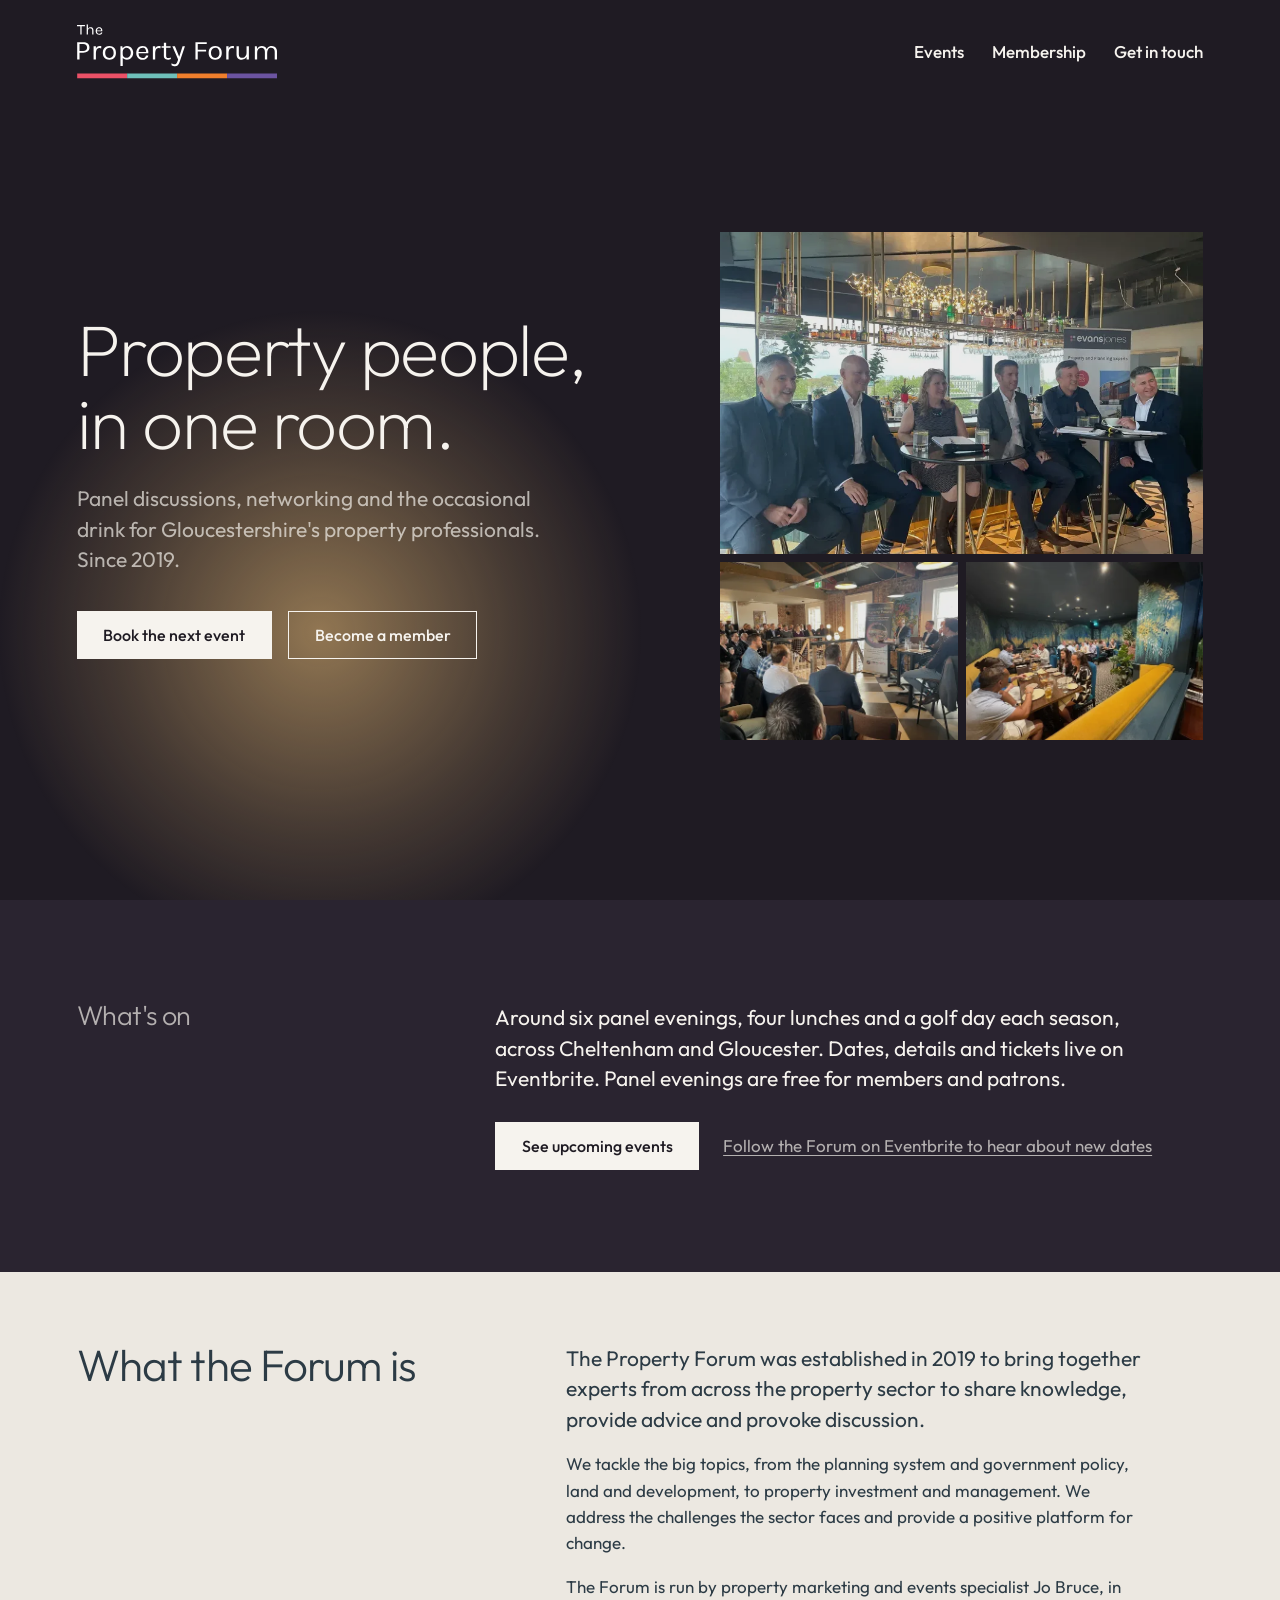
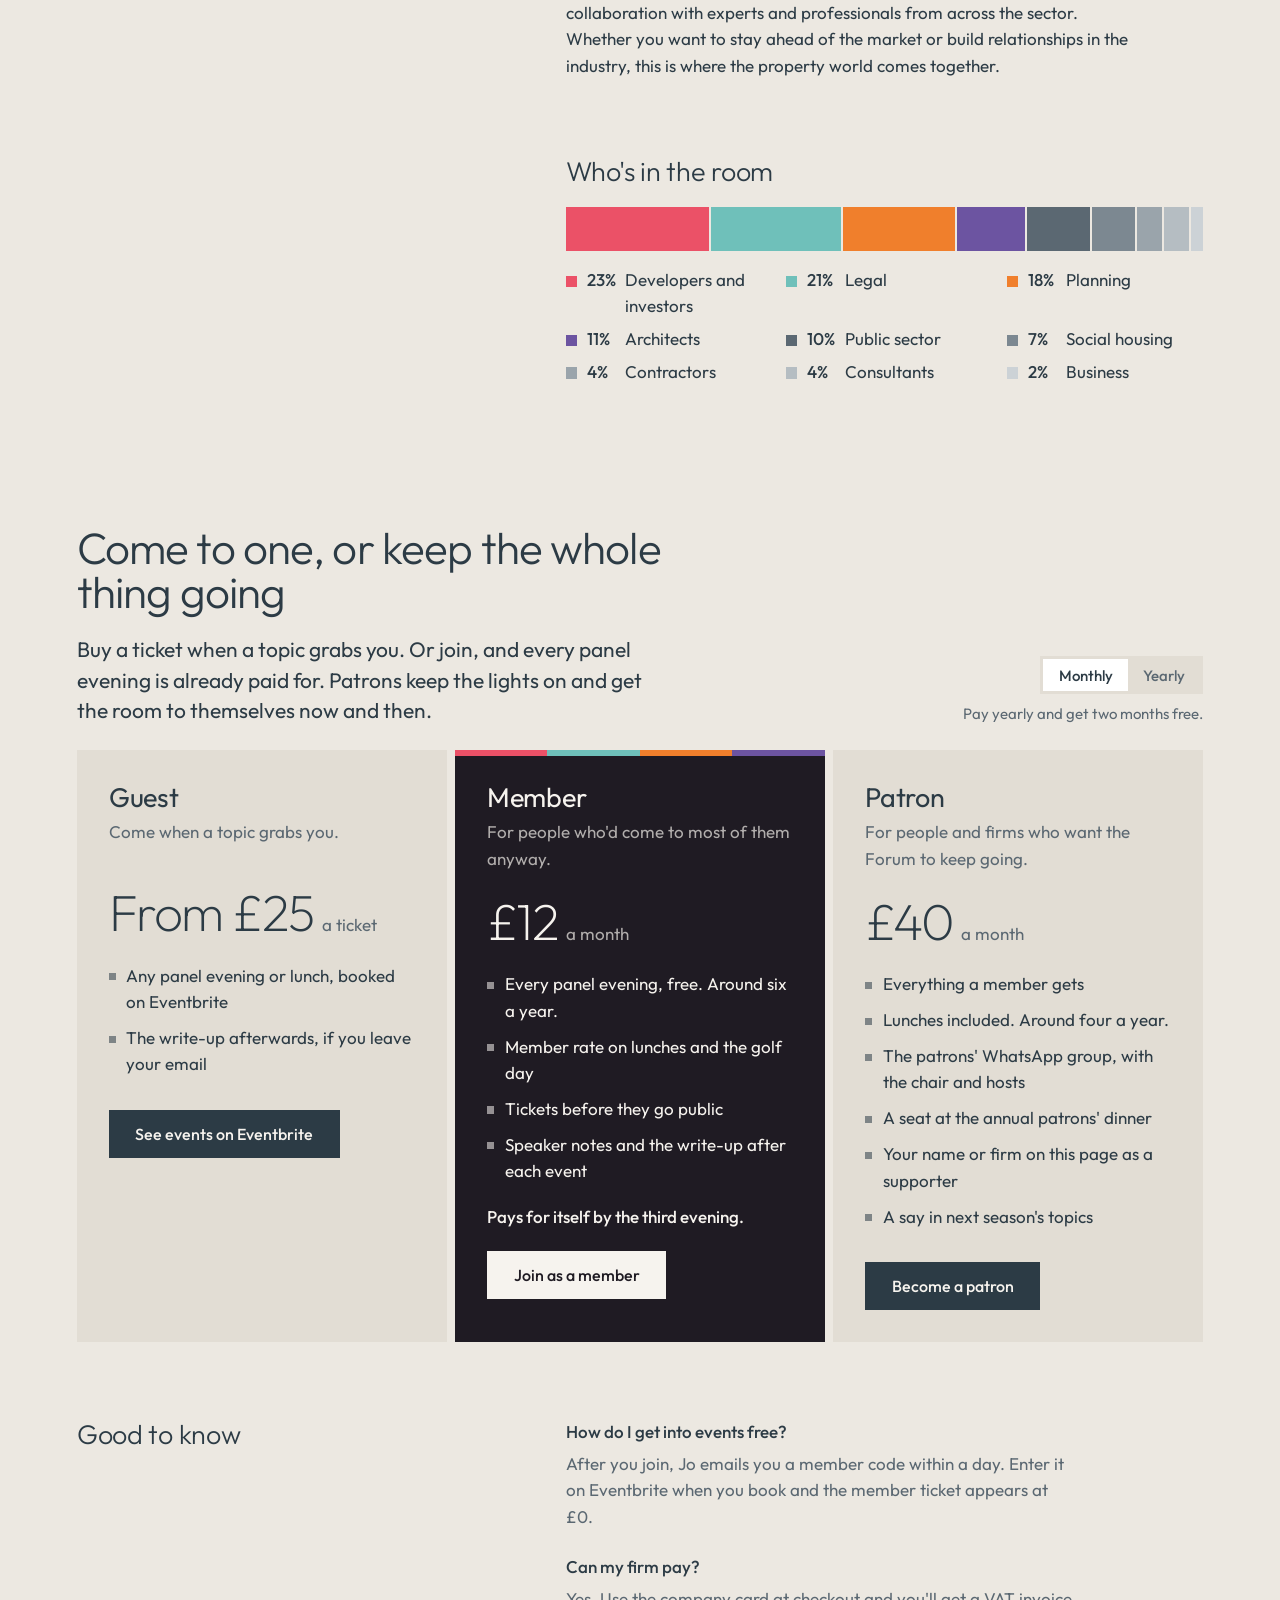
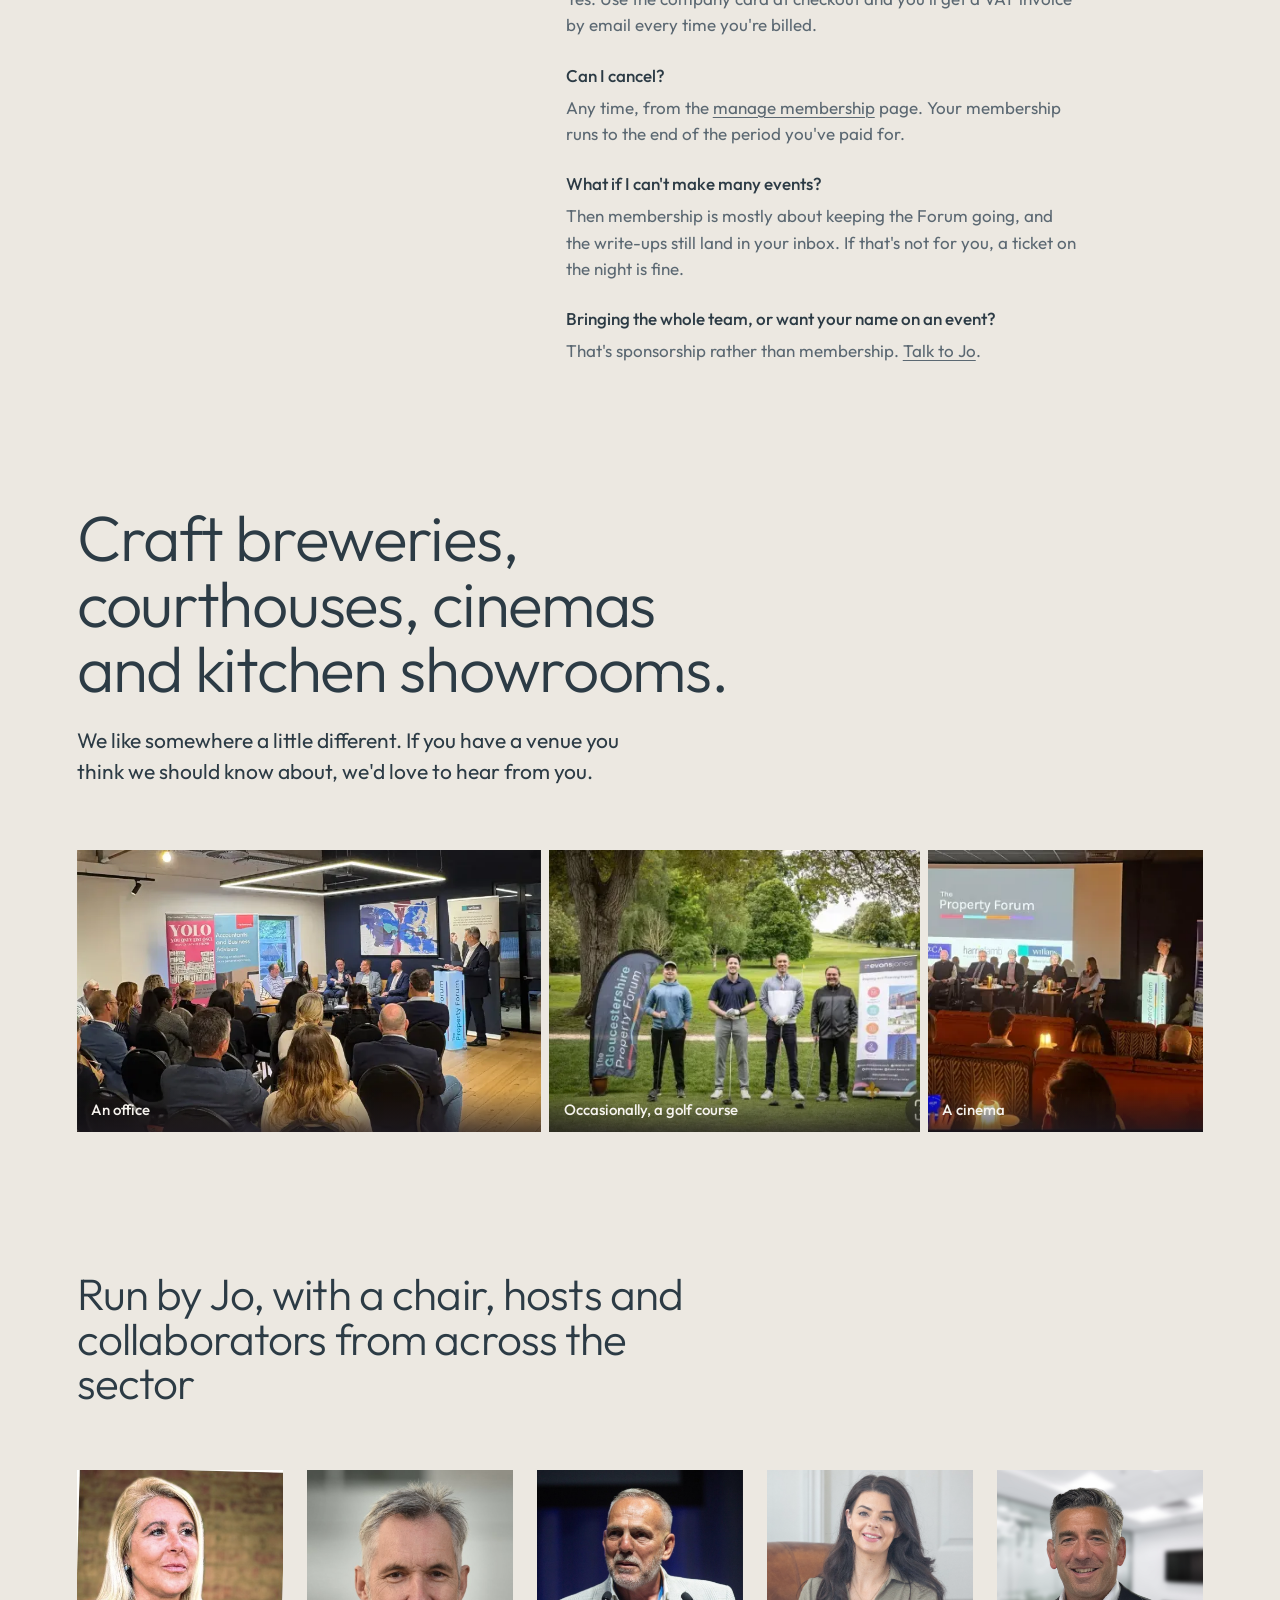
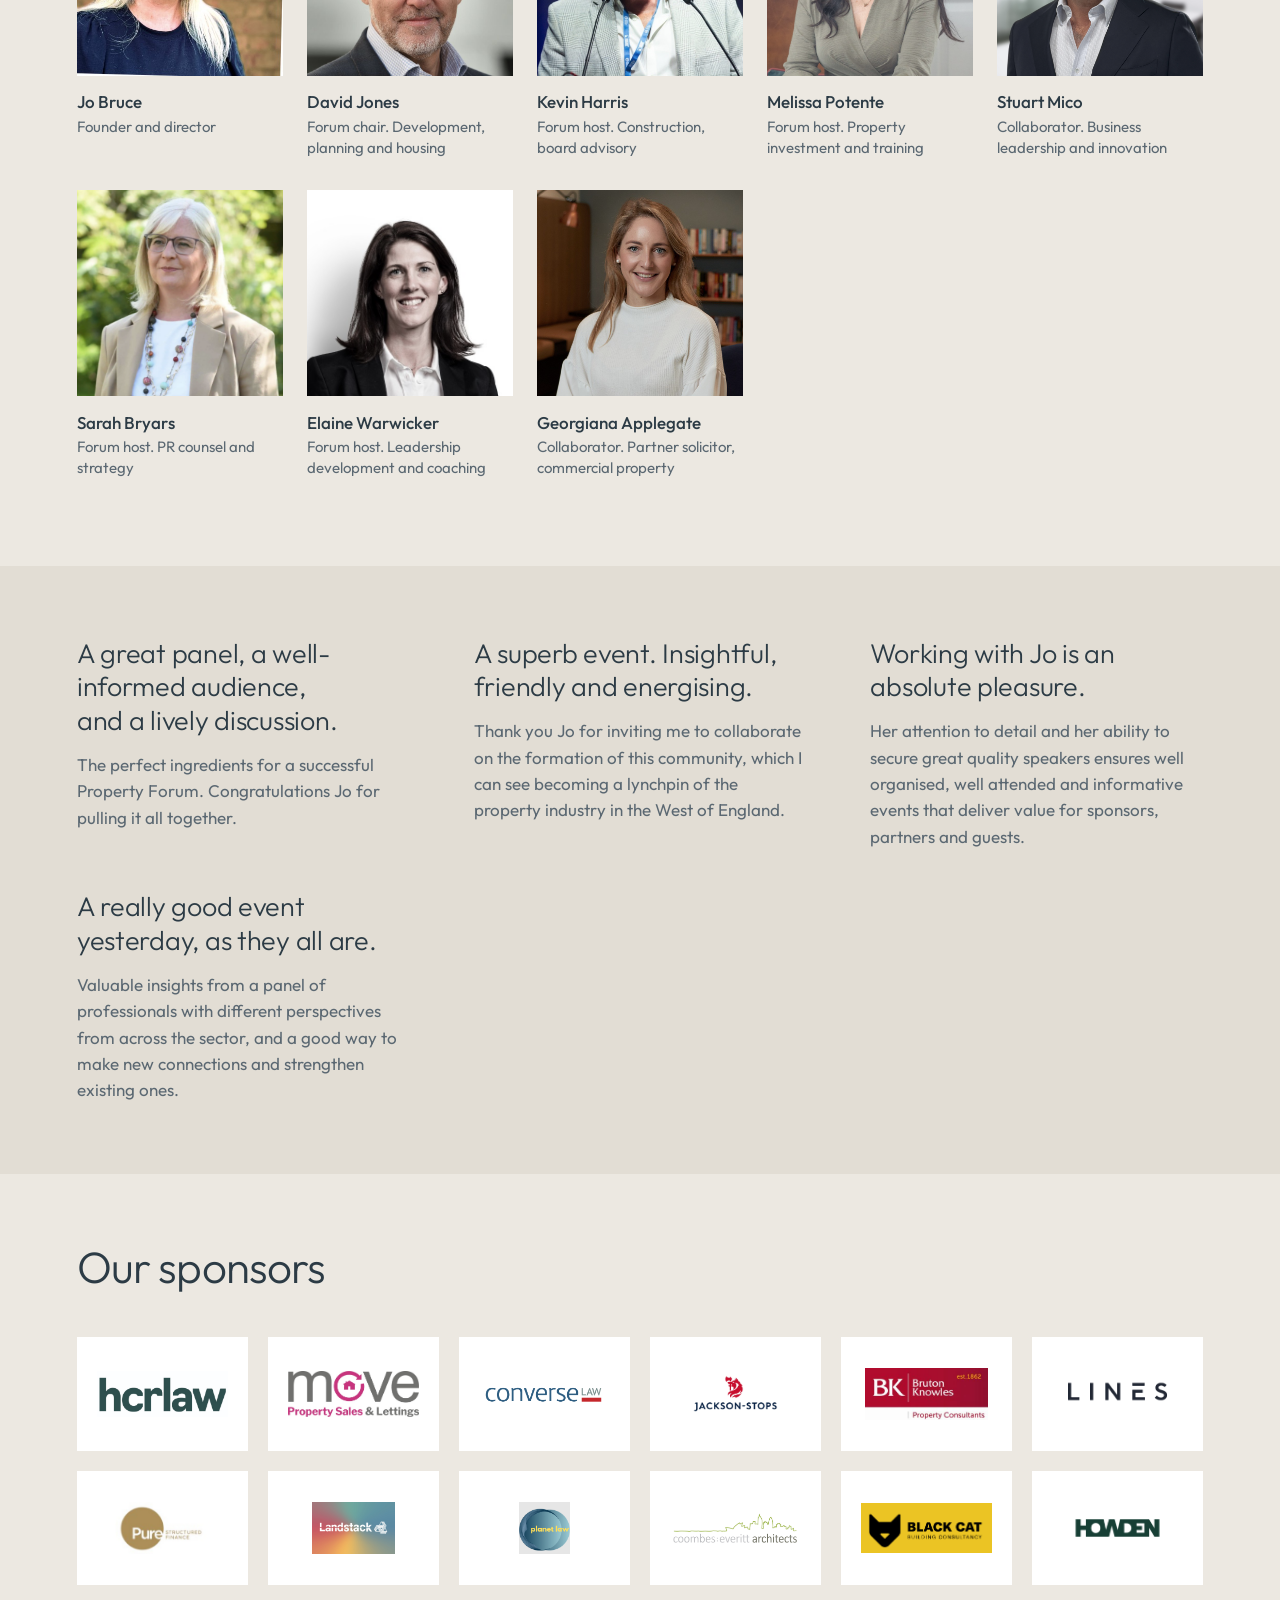
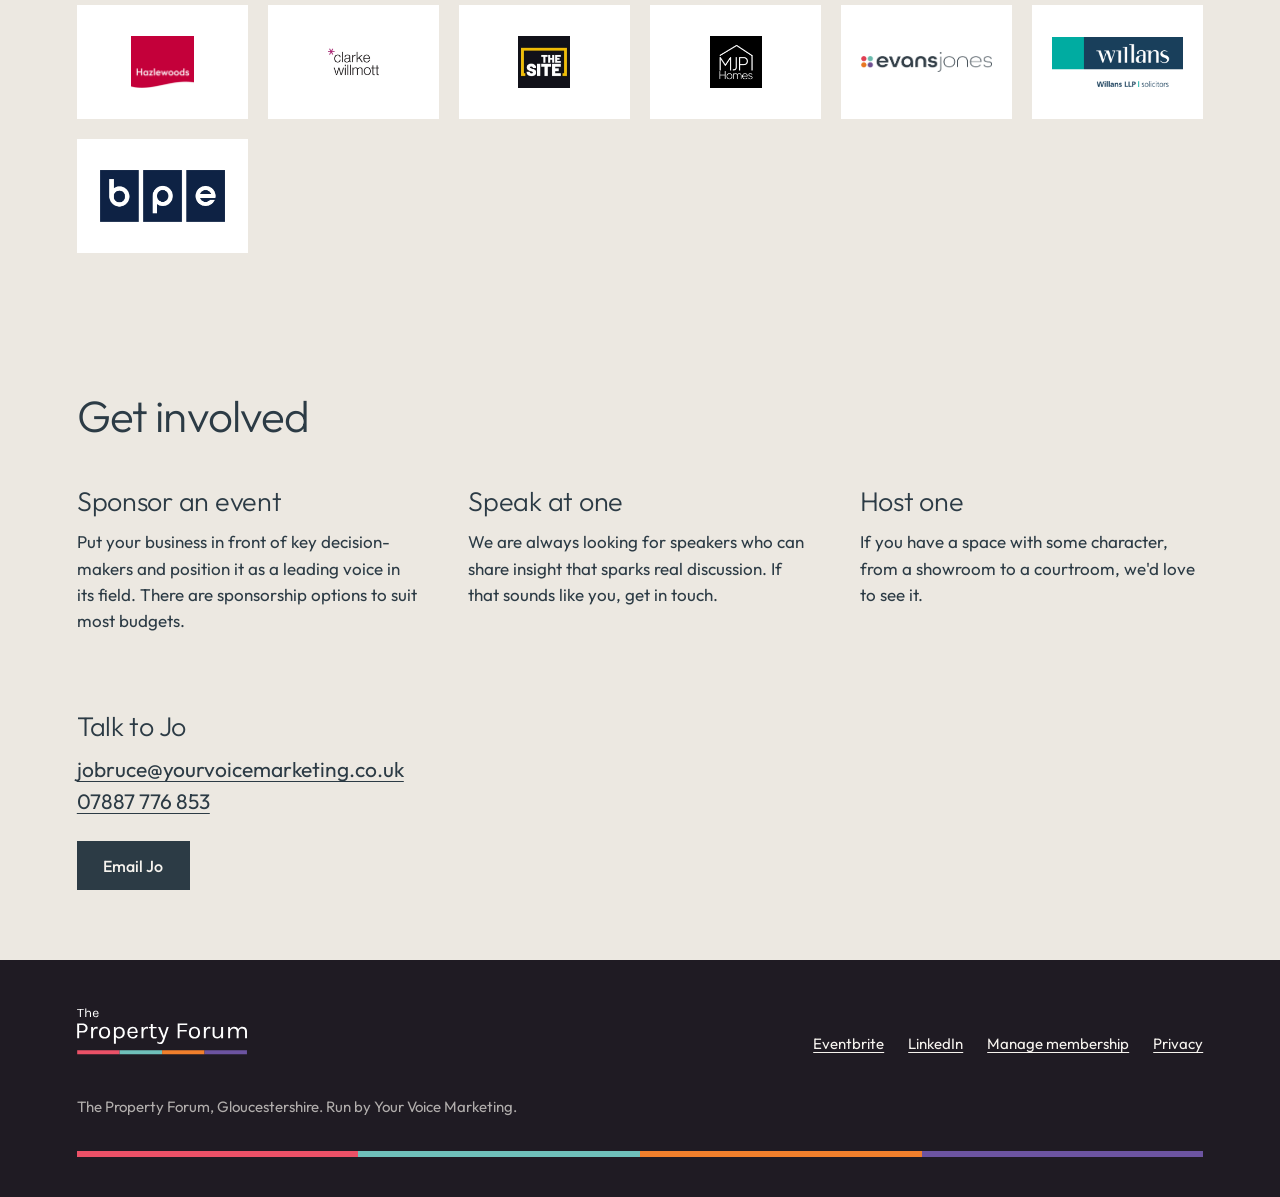
==== index.html @ 50f87bbf "The Property Forum: brochure site with membership Static site, no build step. Hero, what's-on band, " ====
<!doctype html>
<html lang="en-GB">
<head>
  <meta charset="utf-8">
  <meta name="viewport" content="width=device-width, initial-scale=1">
  <title>The Property Forum</title>
  <meta name="description" content="Panel discussions and networking for property professionals in Gloucestershire. Buy a ticket, or join and every panel evening is included.">
  <meta property="og:title" content="The Property Forum">
  <meta property="og:description" content="Panel discussions and networking for property professionals in Gloucestershire. Buy a ticket, or join and every panel evening is included.">
  <meta property="og:image" content="https://chris-dane.github.io/property-forum/images/venues/rooftop-bar.webp">
  <meta name="theme-color" content="#1f1b23">
  <link rel="icon" href="images/favicon.png">
  <link rel="apple-touch-icon" href="images/webclip.png">
  <link rel="preload" href="fonts/Outfit-ExtraLight.woff" as="font" type="font/woff" crossorigin>
  <link rel="preload" href="fonts/Outfit-Regular.woff" as="font" type="font/woff" crossorigin>
  <link rel="stylesheet" href="css/style.css">
</head>
<body>

<!-- ============================================================
     ACT ONE: lights down
     ============================================================ -->

<header class="hero light">
  <nav class="nav wrap" aria-label="Main">
    <a href="./" aria-label="The Property Forum, home"><img class="logo" src="images/logo.svg" width="220" height="61" alt="The Property Forum"></a>
    <ul>
      <li><a href="#events">Events</a></li>
      <li><a href="#membership">Membership</a></li>
      <li><a href="#involved">Get in touch</a></li>
    </ul>
  </nav>

  <div class="hero-lamp" aria-hidden="true"></div>

  <div class="hero-grid wrap">
    <div class="hero-copy">
      <h1>Property people, in one room.</h1>
      <p class="lede">Panel discussions, networking and the occasional drink for Gloucestershire's property professionals. Since 2019.</p>
      <div class="actions">
        <a class="button solid" href="https://www.eventbrite.co.uk/" target="_blank" rel="noopener">Book the next event</a>
        <a class="button" href="#membership">Become a member</a>
      </div>
    </div>
    <div class="hero-photos" aria-hidden="true">
      <img src="images/venues/rooftop-bar-800.webp" srcset="images/venues/rooftop-bar-500.webp 500w, images/venues/rooftop-bar-800.webp 800w, images/venues/rooftop-bar-1080.webp 1080w, images/venues/rooftop-bar.webp 1500w" sizes="(max-width: 56rem) 100vw, 40vw" width="1500" height="1125" alt="" fetchpriority="high">
      <img src="images/venues/brewery-800.webp" srcset="images/venues/brewery-500.webp 500w, images/venues/brewery-800.webp 800w, images/venues/brewery-1080.webp 1080w" sizes="(max-width: 56rem) 50vw, 20vw" width="1500" height="1125" alt="">
      <img src="images/venues/restaurant-800.webp" srcset="images/venues/restaurant-500.webp 500w, images/venues/restaurant-800.webp 800w, images/venues/restaurant-1080.webp 1080w" sizes="(max-width: 56rem) 50vw, 20vw" width="1500" height="1125" alt="">
    </div>
  </div>
</header>

<!-- ============================================================
     WHAT'S ON. Deliberately has no dates: Eventbrite is the source
     of truth for events, so nothing here goes stale.
     ============================================================ -->
<section class="whatson light" id="events">
  <div class="wrap">
    <h2>What's on</h2>
    <div>
      <p class="lede">Around six panel evenings, four lunches and a golf day each season, across Cheltenham and Gloucester. Dates, details and tickets live on Eventbrite. Panel evenings are free for members and patrons.</p>
      <div class="actions">
        <a class="button solid" href="https://www.eventbrite.co.uk/" target="_blank" rel="noopener">See upcoming events</a>
        <a class="quiet" href="https://www.eventbrite.co.uk/" target="_blank" rel="noopener">Follow the Forum on Eventbrite to hear about new dates</a>
      </div>
    </div>
  </div>
</section>

<!-- ============================================================
     ACT TWO: lights up
     ============================================================ -->

<section class="up" id="about">
  <div class="wrap two">
    <h2>What the Forum is</h2>
    <div>
      <p class="lede">The Property Forum was established in 2019 to bring together experts from across the property sector to share knowledge, provide advice and provoke discussion.</p>
      <p>We tackle the big topics, from the planning system and government policy, land and development, to property investment and management. We address the challenges the sector faces and provide a positive platform for change.</p>
      <p>The Forum is run by property marketing and events specialist Jo Bruce, in collaboration with experts and professionals from across the sector. Whether you want to stay ahead of the market or build relationships in the industry, this is where the property world comes together.</p>

      <div class="room">
        <h3>Who's in the room</h3>
        <div class="bar" role="img" aria-label="Audience by profession: developers and investors 23%, legal 21%, planning 18%, architects 11%, public sector 10%, social housing 7%, contractors 4%, consultants 4%, business 2%.">
          <span class="seg-1" style="width:23%"></span>
          <span class="seg-2" style="width:21%"></span>
          <span class="seg-3" style="width:18%"></span>
          <span class="seg-4" style="width:11%"></span>
          <span class="seg-5" style="width:10%"></span>
          <span class="seg-6" style="width:7%"></span>
          <span class="seg-7" style="width:4%"></span>
          <span class="seg-8" style="width:4%"></span>
          <span class="seg-9" style="width:2%"></span>
        </div>
        <ul class="legend" aria-hidden="true">
          <li class="seg-1"><i></i><b>23%</b> Developers and investors</li>
          <li class="seg-2"><i></i><b>21%</b> Legal</li>
          <li class="seg-3"><i></i><b>18%</b> Planning</li>
          <li class="seg-4"><i></i><b>11%</b> Architects</li>
          <li class="seg-5"><i></i><b>10%</b> Public sector</li>
          <li class="seg-6"><i></i><b>7%</b> Social housing</li>
          <li class="seg-7"><i></i><b>4%</b> Contractors</li>
          <li class="seg-8"><i></i><b>4%</b> Consultants</li>
          <li class="seg-9"><i></i><b>2%</b> Business</li>
        </ul>
      </div>
    </div>
  </div>
</section>

<!-- ============================================================
     MEMBERSHIP. Prices and the included-event counts are placeholders.
     The buttons point at Stripe Payment Links; replace the
     PAYMENT_LINK_* URLs once the products exist in Stripe.
     ============================================================ -->
<section class="up membership" id="membership">
  <div class="wrap">
    <h2>Come to one, or keep the whole thing going</h2>
    <input type="radio" name="billing" id="bill-month" class="billing-input" checked>
    <input type="radio" name="billing" id="bill-year" class="billing-input">
    <div class="plans-intro">
      <p class="lede">Buy a ticket when a topic grabs you. Or join, and every panel evening is already paid for. Patrons keep the lights on and get the room to themselves now and then.</p>
      <div class="billing-wrap">
        <div class="billing" role="group" aria-label="Billing period">
          <label for="bill-month">Monthly</label>
          <label for="bill-year">Yearly</label>
        </div>
        <p class="billing-note">Pay yearly and get two months free.</p>
      </div>
    </div>

    <div class="plans">
      <article class="plan">
        <h3>Guest</h3>
        <p class="who">Come when a topic grabs you.</p>
        <p class="price"><span class="amount">From £25</span><span class="per">a ticket</span></p>
        <ul>
          <li>Any panel evening or lunch, booked on Eventbrite</li>
          <li>The write-up afterwards, if you leave your email</li>
        </ul>
        <a class="button dark" href="https://www.eventbrite.co.uk/" target="_blank" rel="noopener">See events on Eventbrite</a>
      </article>

      <article class="plan featured">
        <h3>Member</h3>
        <p class="who">For people who'd come to most of them anyway.</p>
        <p class="price">
          <span class="amount monthly">£12</span><span class="per monthly">a month</span>
          <span class="amount yearly">£120</span><span class="per yearly">a year</span>
        </p>
        <ul>
          <li>Every panel evening, free. Around six a year.</li>
          <li>Member rate on lunches and the golf day</li>
          <li>Tickets before they go public</li>
          <li>Speaker notes and the write-up after each event</li>
        </ul>
        <p class="note">Pays for itself by the third evening.</p>
        <a class="button solid monthly" href="PAYMENT_LINK_MEMBER_MONTHLY">Join as a member</a>
        <a class="button solid yearly" href="PAYMENT_LINK_MEMBER_YEARLY">Join as a member</a>
      </article>

      <article class="plan">
        <h3>Patron</h3>
        <p class="who">For people and firms who want the Forum to keep going.</p>
        <p class="price">
          <span class="amount monthly">£40</span><span class="per monthly">a month</span>
          <span class="amount yearly">£400</span><span class="per yearly">a year</span>
        </p>
        <ul>
          <li>Everything a member gets</li>
          <li>Lunches included. Around four a year.</li>
          <li>The patrons' WhatsApp group, with the chair and hosts</li>
          <li>A seat at the annual patrons' dinner</li>
          <li>Your name or firm on this page as a supporter</li>
          <li>A say in next season's topics</li>
        </ul>
        <a class="button dark monthly" href="PAYMENT_LINK_PATRON_MONTHLY">Become a patron</a>
        <a class="button dark yearly" href="PAYMENT_LINK_PATRON_YEARLY">Become a patron</a>
      </article>
    </div>

    <div class="know">
      <h3>Good to know</h3>
      <dl class="faq">
        <div><dt>How do I get into events free?</dt>
        <dd>After you join, Jo emails you a member code within a day. Enter it on Eventbrite when you book and the member ticket appears at £0.</dd></div>
        <div><dt>Can my firm pay?</dt>
        <dd>Yes. Use the company card at checkout and you'll get a VAT invoice by email every time you're billed.</dd></div>
        <div><dt>Can I cancel?</dt>
        <dd>Any time, from the <a href="STRIPE_CUSTOMER_PORTAL_LINK">manage membership</a> page. Your membership runs to the end of the period you've paid for.</dd></div>
        <div><dt>What if I can't make many events?</dt>
        <dd>Then membership is mostly about keeping the Forum going, and the write-ups still land in your inbox. If that's not for you, a ticket on the night is fine.</dd></div>
        <div><dt>Bringing the whole team, or want your name on an event?</dt>
        <dd>That's sponsorship rather than membership. <a href="#involved">Talk to Jo</a>.</dd></div>
      </dl>
    </div>
  </div>
</section>

<section class="up venues">
  <div class="wrap">
    <h2>Craft breweries, courthouses, cinemas and kitchen showrooms.</h2>
    <p class="lede">We like somewhere a little different. If you have a venue you think we should know about, we'd love to hear from you.</p>
    <div class="venue-band">
      <figure>
        <img src="images/venues/office.webp" srcset="images/venues/office-500.webp 500w, images/venues/office-800.webp 800w, images/venues/office-1080.webp 1080w, images/venues/office.webp 1500w" sizes="(max-width: 56rem) 100vw, 42vw" alt="An audience in an office with a large abstract painting behind the panel" loading="lazy">
        <figcaption>An office</figcaption>
      </figure>
      <figure>
        <img src="images/venues/golf.webp" srcset="images/venues/golf-500.webp 500w, images/venues/golf-800.webp 800w, images/venues/golf-1080.webp 1080w, images/venues/golf.webp 1179w" sizes="(max-width: 56rem) 50vw, 34vw" alt="Four golfers beside a Gloucestershire Property Forum flag on a tee" loading="lazy">
        <figcaption>Occasionally, a golf course</figcaption>
      </figure>
      <figure>
        <img src="images/venues/cinema.webp" srcset="images/venues/cinema-500.webp 500w, images/venues/cinema-800.webp 800w, images/venues/cinema-1080.webp 1080w, images/venues/cinema.webp 1500w" sizes="(max-width: 56rem) 50vw, 25vw" alt="A panel on stage in a small cinema, the audience in velvet seats with table lamps" loading="lazy">
        <figcaption>A cinema</figcaption>
      </figure>
    </div>
  </div>
</section>

<section class="up">
  <div class="wrap">
    <h2>Run by Jo, with a chair, hosts and collaborators from across the sector</h2>
    <ul class="people">
      <li><a href="https://www.linkedin.com/in/jo-bruce/" target="_blank" rel="noopener"><img src="images/team/jo-bruce.jpg" alt="" loading="lazy" width="400" height="400"><div class="name">Jo Bruce</div><div class="role">Founder and director</div></a></li>
      <li><a href="https://www.evansjones.co.uk/company/team/david-jones.php" target="_blank" rel="noopener"><img src="images/team/david-jones.jpg" alt="" loading="lazy" width="400" height="400"><div class="name">David Jones</div><div class="role">Forum chair. Development, planning and housing</div></a></li>
      <li><img src="images/team/kevin-harris.jpg" alt="" loading="lazy" width="400" height="400"><div class="name">Kevin Harris</div><div class="role">Forum host. Construction, board advisory</div></li>
      <li><img src="images/team/melissa-potente.jpg" alt="" loading="lazy" width="400" height="400"><div class="name">Melissa Potente</div><div class="role">Forum host. Property investment and training</div></li>
      <li><img src="images/team/stuart-mico.png" alt="" loading="lazy" width="400" height="400"><div class="name">Stuart Mico</div><div class="role">Collaborator. Business leadership and innovation</div></li>
      <li><img src="images/team/sarah-bryars.png" alt="" loading="lazy" width="400" height="400"><div class="name">Sarah Bryars</div><div class="role">Forum host. PR counsel and strategy</div></li>
      <li><img src="images/team/elaine-warwicker.jpg" alt="" loading="lazy" width="400" height="400"><div class="name">Elaine Warwicker</div><div class="role">Forum host. Leadership development and coaching</div></li>
      <li><img src="images/team/georgiana-applegate.jpg" alt="" loading="lazy" width="400" height="400"><div class="name">Georgiana Applegate</div><div class="role">Collaborator. Partner solicitor, commercial property</div></li>
    </ul>
  </div>
</section>

<section class="up voices">
  <div class="wrap">
    <ul class="quotes">
      <li><blockquote><p class="q">A great panel, a well-informed audience, and a lively discussion.</p><p class="d">The perfect ingredients for a successful Property Forum. Congratulations Jo for pulling it all together.</p></blockquote></li>
      <li><blockquote><p class="q">A superb event. Insightful, friendly and energising.</p><p class="d">Thank you Jo for inviting me to collaborate on the formation of this community, which I can see becoming a lynchpin of the property industry in the West of England.</p></blockquote></li>
      <li><blockquote><p class="q">Working with Jo is an absolute pleasure.</p><p class="d">Her attention to detail and her ability to secure great quality speakers ensures well organised, well attended and informative events that deliver value for sponsors, partners and guests.</p></blockquote></li>
      <li><blockquote><p class="q">A really good event yesterday, as they all are.</p><p class="d">Valuable insights from a panel of professionals with different perspectives from across the sector, and a good way to make new connections and strengthen existing ones.</p></blockquote></li>
    </ul>
  </div>
</section>

<section class="up">
  <div class="wrap">
    <h2>Our sponsors</h2>
    <ul class="logos">
      <li><img src="images/sponsors/hcr.png" alt="HCR Law" loading="lazy"></li>
      <li><img src="images/sponsors/move.jpg" alt="Move" loading="lazy"></li>
      <li><img src="images/sponsors/converse.jpg" alt="Converse" loading="lazy"></li>
      <li><img src="images/sponsors/jackson-stops.jpg" alt="Jackson-Stops" loading="lazy"></li>
      <li><img src="images/sponsors/bruton-knowles.jpg" alt="Bruton Knowles" loading="lazy"></li>
      <li><img src="images/sponsors/lines.png" alt="Lines Group" loading="lazy"></li>
      <li><img src="images/sponsors/pure.jpg" alt="Pure" loading="lazy"></li>
      <li><img src="images/sponsors/landstack.jpg" alt="Landstack" loading="lazy"></li>
      <li><img src="images/sponsors/planet-law.png" alt="Planet Law" loading="lazy"></li>
      <li><img src="images/sponsors/ce.jpg" alt="CE" loading="lazy"></li>
      <li><img src="images/sponsors/black-cat.png" alt="Black Cat" loading="lazy"></li>
      <li><img src="images/sponsors/howden.png" alt="Howden" loading="lazy"></li>
      <li><img src="images/sponsors/hazlewoods.png" alt="Hazlewoods" loading="lazy"></li>
      <li><img src="images/sponsors/clarke-willmott.jpg" alt="Clarke Willmott" loading="lazy"></li>
      <li><img src="images/sponsors/the-site-cheltenham.jpg" alt="The Site Cheltenham" loading="lazy"></li>
      <li><img src="images/sponsors/mjp-homes.jpg" alt="MJP Homes" loading="lazy"></li>
      <li><img src="images/sponsors/evans-jones.png" alt="Evans Jones" loading="lazy"></li>
      <li><img src="images/sponsors/willans.png" alt="Willans" loading="lazy"></li>
      <li><img src="images/sponsors/bpe.png" alt="BPE Solicitors" loading="lazy"></li>
    </ul>
  </div>
</section>

<section class="up" id="involved">
  <div class="wrap">
    <h2>Get involved</h2>
    <div class="ways">
      <div>
        <h3>Sponsor an event</h3>
        <p>Put your business in front of key decision-makers and position it as a leading voice in its field. There are sponsorship options to suit most budgets.</p>
      </div>
      <div>
        <h3>Speak at one</h3>
        <p>We are always looking for speakers who can share insight that sparks real discussion. If that sounds like you, get in touch.</p>
      </div>
      <div>
        <h3>Host one</h3>
        <p>If you have a space with some character, from a showroom to a courtroom, we'd love to see it.</p>
      </div>
    </div>
    <div class="contact">
      <h3>Talk to Jo</h3>
      <address>
        <a href="mailto:jobruce@yourvoicemarketing.co.uk">jobruce@yourvoicemarketing.co.uk</a><br>
        <a href="tel:+447887776853">07887 776 853</a>
      </address>
      <div class="actions"><a class="button dark" href="mailto:jobruce@yourvoicemarketing.co.uk?subject=The%20Property%20Forum">Email Jo</a></div>
    </div>
  </div>
</section>

<footer class="light">
  <div class="wrap">
    <div class="row">
      <img class="logo" src="images/logo.svg" width="220" height="61" alt="The Property Forum">
      <ul>
        <li><a href="https://www.eventbrite.co.uk/" target="_blank" rel="noopener">Eventbrite</a></li>
        <li><a href="https://www.linkedin.com/in/jo-bruce/" target="_blank" rel="noopener">LinkedIn</a></li>
        <li><a href="STRIPE_CUSTOMER_PORTAL_LINK">Manage membership</a></li>
        <li><a href="privacy/">Privacy</a></li>
      </ul>
    </div>
    <p>The Property Forum, Gloucestershire. Run by Your Voice Marketing.</p>
  </div>
  <div class="wrap" style="margin-top:2rem"><div class="stripe" aria-hidden="true"><span></span><span></span><span></span><span></span></div></div>
</footer>

</body>
</html>
---- css/style.css ----
/* The Property Forum: brochure site
   One family (Outfit), two acts (lights down, lights up), one accent (the brand stripe). */

@font-face { font-family: "Outfit"; src: url("../fonts/Outfit-ExtraLight.woff") format("woff"); font-weight: 200; font-display: swap; }
@font-face { font-family: "Outfit"; src: url("../fonts/Outfit-Light.woff") format("woff"); font-weight: 300; font-display: swap; }
@font-face { font-family: "Outfit"; src: url("../fonts/Outfit-Regular.woff") format("woff"); font-weight: 400; font-display: swap; }
@font-face { font-family: "Outfit"; src: url("../fonts/Outfit-Medium.woff") format("woff"); font-weight: 500; font-display: swap; }

:root {
  --auditorium: #1f1b23;
  --auditorium-2: #2a2430;
  --lamp: #f0c27a;
  --screen: #ece8e1;
  --screen-2: #e2ddd4;
  --slate: #2c3b45;
  --slate-soft: #5b6872;
  --chalk: #f6f3ee;
  --chalk-soft: rgba(246, 243, 238, 0.68);
  --coral: #eb5167;
  --teal: #6fc0ba;
  --orange: #f07f2c;
  --purple: #6c54a1;

  --font: "Outfit", "Helvetica Neue", Arial, sans-serif;
  --text: 1.0625rem;      /* 17px */
  --text-lg: 1.3125rem;   /* 21px */
  --h3: 1.6875rem;        /* 27px */
  --h2: clamp(2rem, 3.4vw, 3rem);
  --display: clamp(2.75rem, 5.6vw, 5.25rem);

  --gutter: clamp(1.25rem, 6vw, 7.5rem);
  --measure: 36rem;
}

*, *::before, *::after { box-sizing: border-box; }
html { -webkit-text-size-adjust: 100%; scroll-behavior: smooth; }
@media (prefers-reduced-motion: reduce) { html { scroll-behavior: auto; } }

body {
  margin: 0;
  font-family: var(--font);
  font-size: var(--text);
  line-height: 1.55;
  color: var(--slate);
  background: var(--screen);
  -webkit-font-smoothing: antialiased;
}

img { display: block; max-width: 100%; height: auto; }
a { color: inherit; text-decoration-thickness: 1px; text-underline-offset: 0.18em; }
a:hover { text-decoration-thickness: 2px; }
:focus-visible { outline: 3px solid var(--teal); outline-offset: 3px; }

h1, h2, h3, p { margin: 0; }
h1, h2 { font-weight: 300; letter-spacing: -0.02em; line-height: 1.02; }
h2 { font-size: var(--h2); max-width: 22ch; }
h3 { font-size: var(--h3); font-weight: 300; line-height: 1.15; letter-spacing: -0.01em; }
p { max-width: var(--measure); }
p + p { margin-top: 1em; }
.lede { font-size: var(--text-lg); line-height: 1.45; }

.wrap { padding-inline: var(--gutter); max-width: 90rem; margin-inline: auto; }

/* Buttons */
.button {
  display: inline-block;
  padding: 0.95em 1.6em;
  font-weight: 500;
  font-size: 1rem;
  line-height: 1;
  text-decoration: none;
  border: 1.5px solid currentColor;
  color: inherit;
  background: transparent;
  transition: background-color 150ms ease, color 150ms ease;
}
.button:hover { text-decoration: none; }
.button.solid { background: var(--chalk); color: var(--auditorium); border-color: var(--chalk); }
.button.solid:hover { background: #fff; }
.button.dark { background: var(--slate); color: var(--chalk); border-color: var(--slate); }
.button.dark:hover { background: #1f2c34; }
.light .button:not(.solid):hover { background: rgba(246, 243, 238, 0.1); }

/* The stripe: the brand's four colours, used for structure, not decoration */
.stripe { display: grid; grid-template-columns: repeat(4, 1fr); height: 6px; width: 100%; }
.stripe span:nth-child(1) { background: var(--coral); }
.stripe span:nth-child(2) { background: var(--teal); }
.stripe span:nth-child(3) { background: var(--orange); }
.stripe span:nth-child(4) { background: var(--purple); }

/* ---------- Act one: lights down ---------- */

.light { background: var(--auditorium); color: var(--chalk); }

.nav {
  position: absolute; inset: 0 0 auto 0; z-index: 2;
  display: flex; align-items: center; justify-content: space-between; gap: 1.5rem;
  padding-block: 1.5rem;
}
.nav .logo { width: clamp(150px, 16vw, 200px); }
.nav ul { list-style: none; margin: 0; padding: 0; display: flex; flex-wrap: wrap; justify-content: flex-end; gap: 0.5rem 1.75rem; }
.nav a { text-decoration: none; font-weight: 500; white-space: nowrap; }
.nav a:hover { text-decoration: underline; }

.hero {
  position: relative; isolation: isolate;
  min-height: 100svh;
  display: grid; align-items: center;
  padding-block: clamp(7rem, 16vh, 10rem) clamp(3rem, 8vh, 5rem);
  overflow: hidden;
}
.hero-grid {
  width: 100%;
  display: grid; gap: 3rem 4rem;
  grid-template-columns: minmax(0, 6fr) minmax(0, 5fr);
  align-items: center;
}
/* Three photos, stepped: one panel wide across the top, two rooms beneath */
.hero-photos {
  display: grid; gap: 0.5rem;
  grid-template-columns: repeat(2, minmax(0, 1fr));
  opacity: 0; animation: rise 900ms ease-out 500ms forwards;
}
.hero-photos img { width: 100%; height: 100%; object-fit: cover; filter: saturate(0.9) brightness(0.92); }
.hero-photos img:nth-child(1) { grid-column: 1 / -1; aspect-ratio: 3 / 2; object-position: 50% 35%; }
.hero-photos img:nth-child(2), .hero-photos img:nth-child(3) { aspect-ratio: 4 / 3; }
/* The table lamp: the one piece of motion on the page */
.hero-lamp {
  position: absolute; z-index: -1; pointer-events: none;
  left: -10vw; bottom: -20vh; width: 70vw; height: 70vw; max-width: 900px; max-height: 900px;
  background: radial-gradient(closest-side, rgba(240, 194, 122, 0.55), rgba(240, 194, 122, 0.18) 45%, rgba(240, 194, 122, 0) 72%);
  opacity: 0; transform: scale(0.85);
  animation: lamp 1600ms cubic-bezier(0.2, 0.7, 0.2, 1) 200ms forwards;
}
@keyframes lamp { to { opacity: 1; transform: scale(1); } }
.hero-copy { opacity: 0; animation: rise 900ms ease-out 350ms forwards; }
@keyframes rise { from { opacity: 0; transform: translateY(10px); } to { opacity: 1; transform: none; } }
@media (prefers-reduced-motion: reduce) {
  .hero-lamp, .hero-copy, .hero-photos { animation: none; opacity: 1; transform: none; }
}
.hero h1 { font-size: var(--display); max-width: 12ch; font-weight: 200; }
.hero .lede { margin-top: 1.5rem; max-width: 30rem; color: var(--chalk-soft); }
.hero .actions { margin-top: 2.25rem; display: flex; flex-wrap: wrap; gap: 0.75rem 1rem; }

.whatson {
  padding-block: clamp(3.5rem, 8vw, 6.5rem);
  background: var(--auditorium-2);
}
.whatson .wrap { display: grid; gap: 2rem 4rem; grid-template-columns: minmax(0, 1fr) minmax(0, 2fr); align-items: start; }
.whatson h2 { font-size: var(--h3); color: var(--chalk-soft); }
.whatson .lede { max-width: 40rem; }
.whatson .actions { margin-top: 1.75rem; display: flex; flex-wrap: wrap; align-items: center; gap: 1rem 1.5rem; }
.whatson .quiet { color: var(--chalk-soft); }

/* ---------- Act two: lights up ---------- */

section.up { padding-block: clamp(2.75rem, 5.5vw, 4.5rem); }
.two { display: grid; gap: 2rem 4rem; grid-template-columns: minmax(0, 2fr) minmax(0, 3fr); align-items: start; }
.two > h2 { position: sticky; top: 2rem; }

/* Who's in the room: the stripe becomes a chart */
.room { margin-top: clamp(3rem, 6vw, 5rem); }
.room h3 { margin-bottom: 1.25rem; }
.bar { display: flex; height: 2.75rem; width: 100%; overflow: hidden; }
.bar span { display: block; height: 100%; background: var(--seg, var(--slate-soft)); }
.bar span + span { margin-left: 2px; }
.legend { list-style: none; margin: 1rem 0 0; padding: 0; display: grid; grid-template-columns: repeat(auto-fill, minmax(11rem, 1fr)); gap: 0.4rem 1.5rem; }
.legend li { display: flex; align-items: baseline; gap: 0.6rem; }
.legend i { flex: none; width: 0.7rem; height: 0.7rem; background: var(--seg, var(--slate-soft)); transform: translateY(1px); }
.legend b { font-weight: 500; min-width: 2.6ch; }
.seg-1 { --seg: var(--coral); }
.seg-2 { --seg: var(--teal); }
.seg-3 { --seg: var(--orange); }
.seg-4 { --seg: var(--purple); }
.seg-5 { --seg: #5b6872; }
.seg-6 { --seg: #7c8891; }
.seg-7 { --seg: #9aa4ab; }
.seg-8 { --seg: #b5bdc2; }
.seg-9 { --seg: #ccd2d6; }

/* Venues */
.venues h2 { max-width: 16ch; font-size: clamp(2.25rem, 5vw, 4.5rem); }
.venues .lede { margin-top: 1.5rem; }
.venue-band {
  margin-top: clamp(2.5rem, 5vw, 4rem);
  display: grid; gap: 0.5rem;
  grid-template-columns: repeat(12, 1fr);
  grid-auto-rows: minmax(10rem, 22vw);
}
.venue-band figure { margin: 0; position: relative; overflow: hidden; }
.venue-band img { width: 100%; height: 100%; object-fit: cover; }
.venue-band figcaption {
  position: absolute; left: 0; bottom: 0; right: 0;
  padding: 0.6rem 0.9rem; font-size: 0.95rem; font-weight: 500;
  color: var(--chalk); background: linear-gradient(to top, rgba(31, 27, 35, 0.75), rgba(31, 27, 35, 0));
}
.venue-band figure:nth-child(1) { grid-column: span 5; }
.venue-band figure:nth-child(2) { grid-column: span 4; }
.venue-band figure:nth-child(3) { grid-column: span 3; }

/* People */
.people { margin-top: clamp(2.5rem, 5vw, 4rem); list-style: none; padding: 0; display: grid; gap: 2rem 1.5rem; grid-template-columns: repeat(auto-fill, minmax(11.5rem, 1fr)); }
.people img { aspect-ratio: 1; object-fit: cover; width: 100%; filter: saturate(0.85); }
.people .name { margin-top: 0.85rem; font-weight: 500; }
.people .role { color: var(--slate-soft); font-size: 0.95rem; max-width: 24ch; line-height: 1.4; }
.people a { text-decoration: none; }
.people a:hover .name { text-decoration: underline; }

/* Voices */
.voices { background: var(--screen-2); }
.quotes { list-style: none; margin: 0; padding: 0; display: grid; gap: 2.5rem 4rem; grid-template-columns: repeat(auto-fit, minmax(min(100%, 20rem), 1fr)); }
.quotes blockquote { margin: 0; }
.quotes .q { font-size: var(--h3); font-weight: 300; line-height: 1.25; letter-spacing: -0.01em; text-wrap: balance; }
.quotes .d { margin-top: 0.9rem; color: var(--slate-soft); }

/* Sponsors */
.logos { list-style: none; margin: clamp(2rem, 4vw, 3rem) 0 0; padding: 0; display: grid; gap: 1.25rem; grid-template-columns: repeat(auto-fill, minmax(9rem, 1fr)); }
.logos li { background: #fff; aspect-ratio: 3 / 2; display: grid; place-items: center; padding: 1.25rem; }
.logos img { max-height: 3.25rem; width: auto; max-width: 100%; object-fit: contain; }

/* Get involved */
.ways { display: grid; gap: 2.5rem 3rem; grid-template-columns: repeat(auto-fit, minmax(min(100%, 16rem), 1fr)); margin-top: clamp(2rem, 4vw, 3rem); }
.ways p { margin-top: 0.75rem; }
.contact { margin-top: clamp(3rem, 6vw, 5rem); }
.contact address { margin-top: 0.75rem; font-style: normal; font-size: var(--text-lg); line-height: 1.5; }
.contact address a { display: inline-block; }
.contact .actions { margin-top: 1.5rem; }

/* Footer: lights down again */
footer.light { padding-block: 3rem 2.5rem; }
footer .row { display: flex; flex-wrap: wrap; justify-content: space-between; align-items: flex-end; gap: 1.5rem; margin-bottom: 2.5rem; }
footer .logo { width: 170px; }
footer p { color: var(--chalk-soft); font-size: 0.95rem; }
footer ul { list-style: none; margin: 0; padding: 0; display: flex; flex-wrap: wrap; gap: 1.5rem; font-size: 0.95rem; }

/* Privacy page */
.prose { padding-block: clamp(3rem, 8vw, 6rem); }
.prose h1 { font-size: var(--h2); margin-bottom: 2rem; }
.prose h2 { font-size: var(--h3); margin-top: 2.25rem; margin-bottom: 0.6rem; }
.prose ul { padding-left: 1.2rem; max-width: var(--measure); }
.prose .meta { color: var(--slate-soft); margin-top: 2.5rem; }
.topbar { display: flex; align-items: center; justify-content: space-between; padding-block: 1.5rem; }
.topbar .logo { width: 170px; }

/* ---------- Responsive ---------- */
@media (max-width: 56rem) {
  .hero { min-height: 0; }
  .hero-grid, .whatson .wrap, .two { grid-template-columns: 1fr; }
  .two > h2 { position: static; }
  .venue-band { grid-auto-rows: minmax(9rem, 32vw); }
  .venue-band figure:nth-child(1) { grid-column: span 12; }
  .venue-band figure:nth-child(2) { grid-column: span 6; }
  .venue-band figure:nth-child(3) { grid-column: span 6; }
}
@media (max-width: 36rem) {
  .nav ul { gap: 1rem; font-size: 0.95rem; }
  .hero { padding-top: 6.5rem; }
  .hero-photos img:nth-child(1) { aspect-ratio: 4 / 3; }
  .hero-lamp { width: 120vw; height: 120vw; left: -30vw; bottom: -30vw; }
  .people { grid-template-columns: repeat(2, 1fr); gap: 1.5rem 1rem; }
  .logos { grid-template-columns: repeat(2, 1fr); gap: 0.75rem; }
}

/* ---------- Membership ---------- */
/* Lede on the left, billing toggle on the right, both sitting on the plans */
.plans-intro { margin-top: 1.25rem; display: grid; gap: 1.5rem 3rem; grid-template-columns: minmax(0, 1fr) auto; align-items: end; }
.billing-wrap { justify-self: end; text-align: right; }
/* Billing toggle, no JavaScript: two radios drive which prices and buttons show.
   Styled as a setting (a quiet track with one segment lit), not as a button. */
.billing-input { position: absolute; width: 1px; height: 1px; overflow: hidden; clip: rect(0 0 0 0); white-space: nowrap; }
.billing { display: inline-flex; padding: 3px; background: var(--screen-2); }
.billing label { padding: 0.55em 1em; font-weight: 500; font-size: 0.95rem; line-height: 1; color: var(--slate-soft); cursor: pointer; transition: background-color 150ms ease, color 150ms ease; }
.billing label:hover { color: var(--slate); }
.billing-note { margin-top: 0.5rem; font-size: 0.95rem; color: var(--slate-soft); }
#bill-month:checked ~ .plans-intro label[for="bill-month"],
#bill-year:checked ~ .plans-intro label[for="bill-year"] { background: #fff; color: var(--slate); }
#bill-month:focus-visible ~ .plans-intro label[for="bill-month"],
#bill-year:focus-visible ~ .plans-intro label[for="bill-year"] { outline: 3px solid var(--teal); outline-offset: 2px; }
#bill-month:checked ~ .plans .yearly { display: none; }
#bill-year:checked ~ .plans .monthly { display: none; }
.plans { margin-top: 1.5rem; display: grid; gap: 0.5rem; grid-template-columns: repeat(3, minmax(0, 1fr)); align-items: stretch; }
.plan { display: flex; flex-direction: column; padding: clamp(1.5rem, 2.5vw, 2.5rem); background: var(--screen-2); }
.plan h3 { font-weight: 400; }
.plan .who { margin-top: 0.4rem; color: var(--slate-soft); min-height: 2.6em; }
.plan .price { margin-top: 1.5rem; display: flex; align-items: baseline; gap: 0.5rem; flex-wrap: wrap; }
.plan .amount { font-size: clamp(2.5rem, 4vw, 3.5rem); font-weight: 200; letter-spacing: -0.03em; line-height: 1; }
.plan .per { color: var(--slate-soft); }
.plan ul { list-style: none; margin: 1.5rem 0 0; padding: 0; display: grid; gap: 0.6rem; }
.plan li { padding-left: 1.1rem; position: relative; }
.plan li::before { content: ""; position: absolute; left: 0; top: 0.62em; width: 0.45rem; height: 0.45rem; background: currentColor; opacity: 0.55; }
.plan .note { margin-top: 1.25rem; font-weight: 500; }
.plan .button { margin-top: auto; align-self: flex-start; }
.plan ul + .button { margin-top: 2rem; }
.plan .note + .button { margin-top: 1.25rem; }
/* The one dark card in the light half of the page: the brochure's way of saying "this one" */
.plan.featured { position: relative; background: var(--auditorium); color: var(--chalk); }
.plan.featured .who { color: var(--chalk-soft); }
.plan.featured .per { color: var(--chalk-soft); }
.plan.featured::before { content: ""; position: absolute; inset: 0 0 auto 0; height: 6px;
  background: linear-gradient(to right, var(--coral) 0 25%, var(--teal) 25% 50%, var(--orange) 50% 75%, var(--purple) 75% 100%); }

/* The small print, in the page's two-column pattern: heading left, answers right */
.know { margin-top: clamp(3rem, 6vw, 5rem); display: grid; gap: 1.5rem 4rem; grid-template-columns: minmax(0, 2fr) minmax(0, 3fr); align-items: start; }
.faq { margin: 0; display: grid; gap: 1.5rem; }
.faq dt { font-weight: 500; }
.faq dd { margin: 0.35rem 0 0; color: var(--slate-soft); max-width: 32rem; }

/* Welcome page */
.welcome { padding-block: clamp(3rem, 8vw, 6rem); }
.welcome h1 { font-size: var(--h2); }
.welcome .lede { margin-top: 1.25rem; }
.steps { list-style: none; counter-reset: step; margin: clamp(2rem, 4vw, 3rem) 0 0; padding: 0; display: grid; gap: 1.75rem; max-width: 40rem; }
.steps li { counter-increment: step; display: grid; grid-template-columns: 3rem 1fr; gap: 1rem; align-items: baseline; }
.steps li::before { content: counter(step); font-size: 2.25rem; font-weight: 200; line-height: 1; color: var(--slate-soft); }
.steps h2 { font-size: var(--text-lg); font-weight: 500; letter-spacing: 0; }
.steps p { margin-top: 0.35rem; color: var(--slate-soft); }

/* Membership rules sit after the main responsive block, so their phone overrides live here */
@media (max-width: 56rem) {
  .plans-intro, .know, .plans { grid-template-columns: 1fr; }
  .billing-wrap { justify-self: start; text-align: left; }
  .plan .who { min-height: 0; }
}
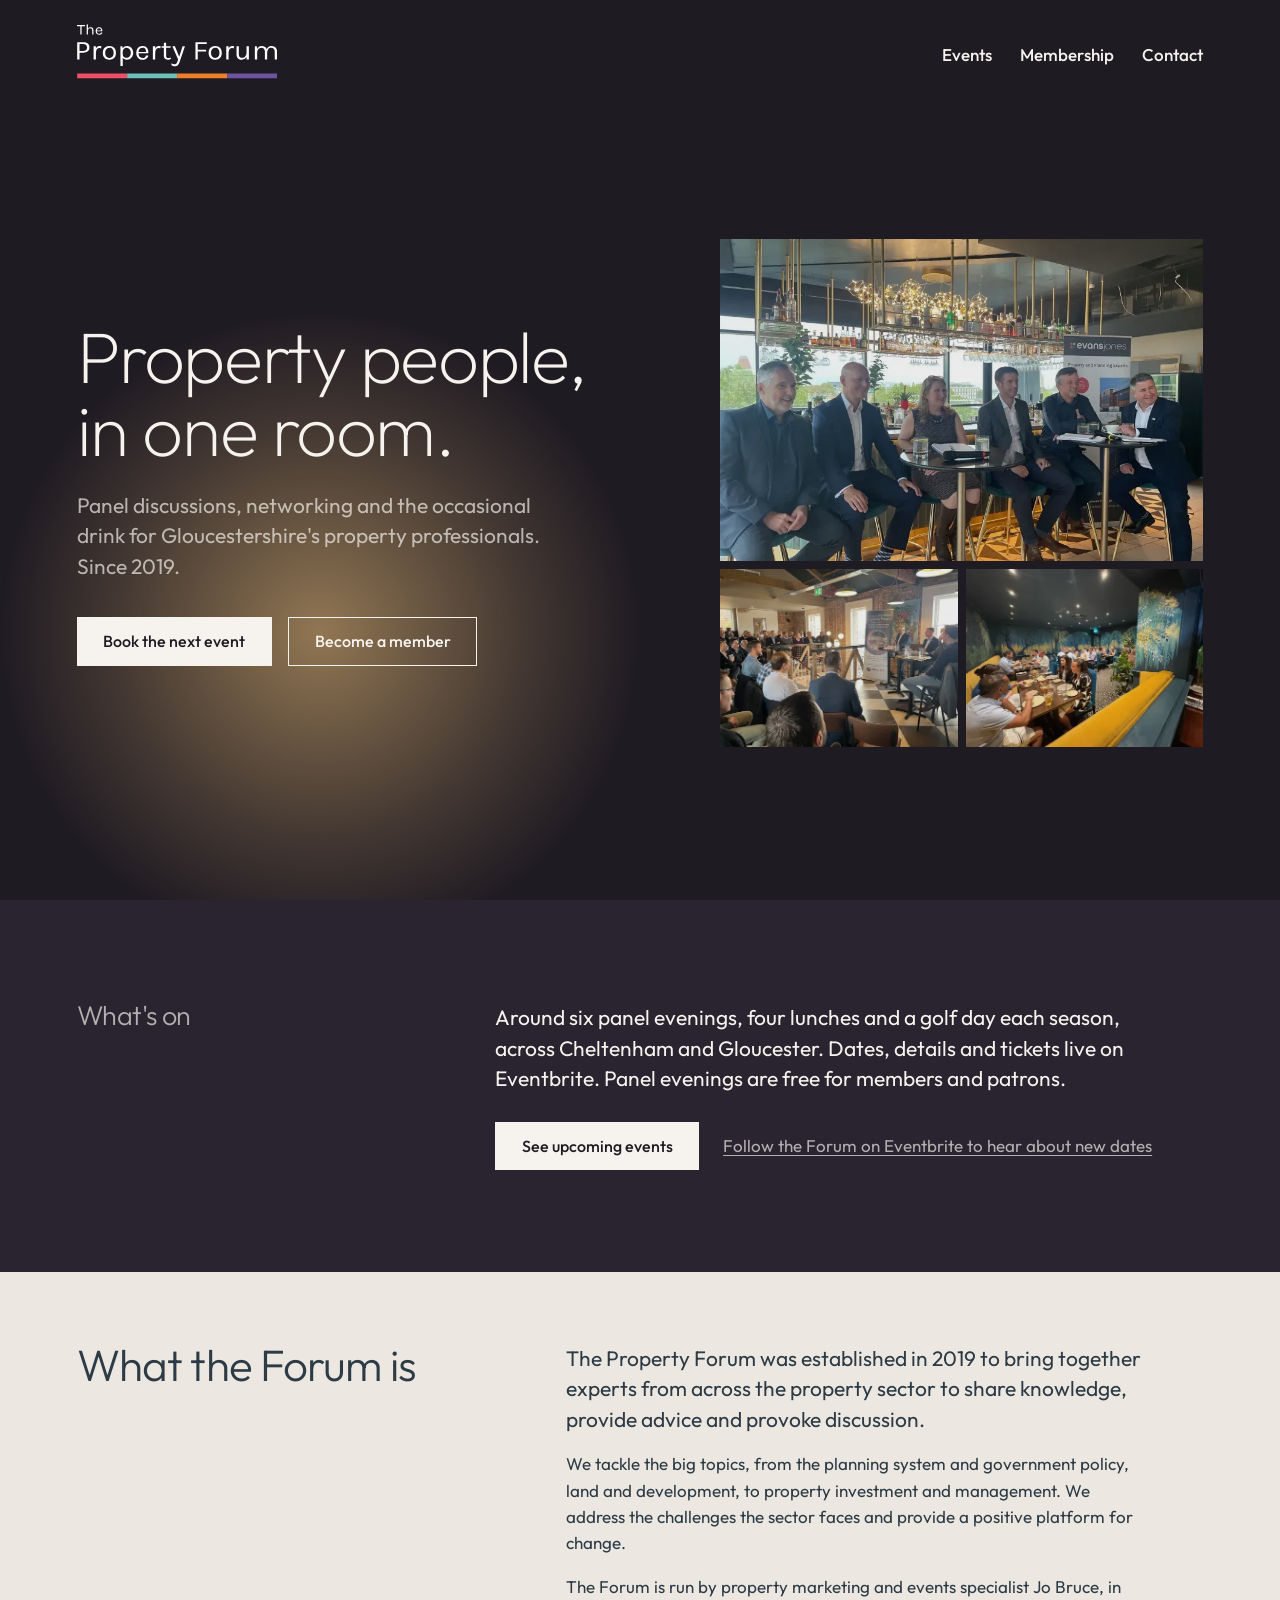
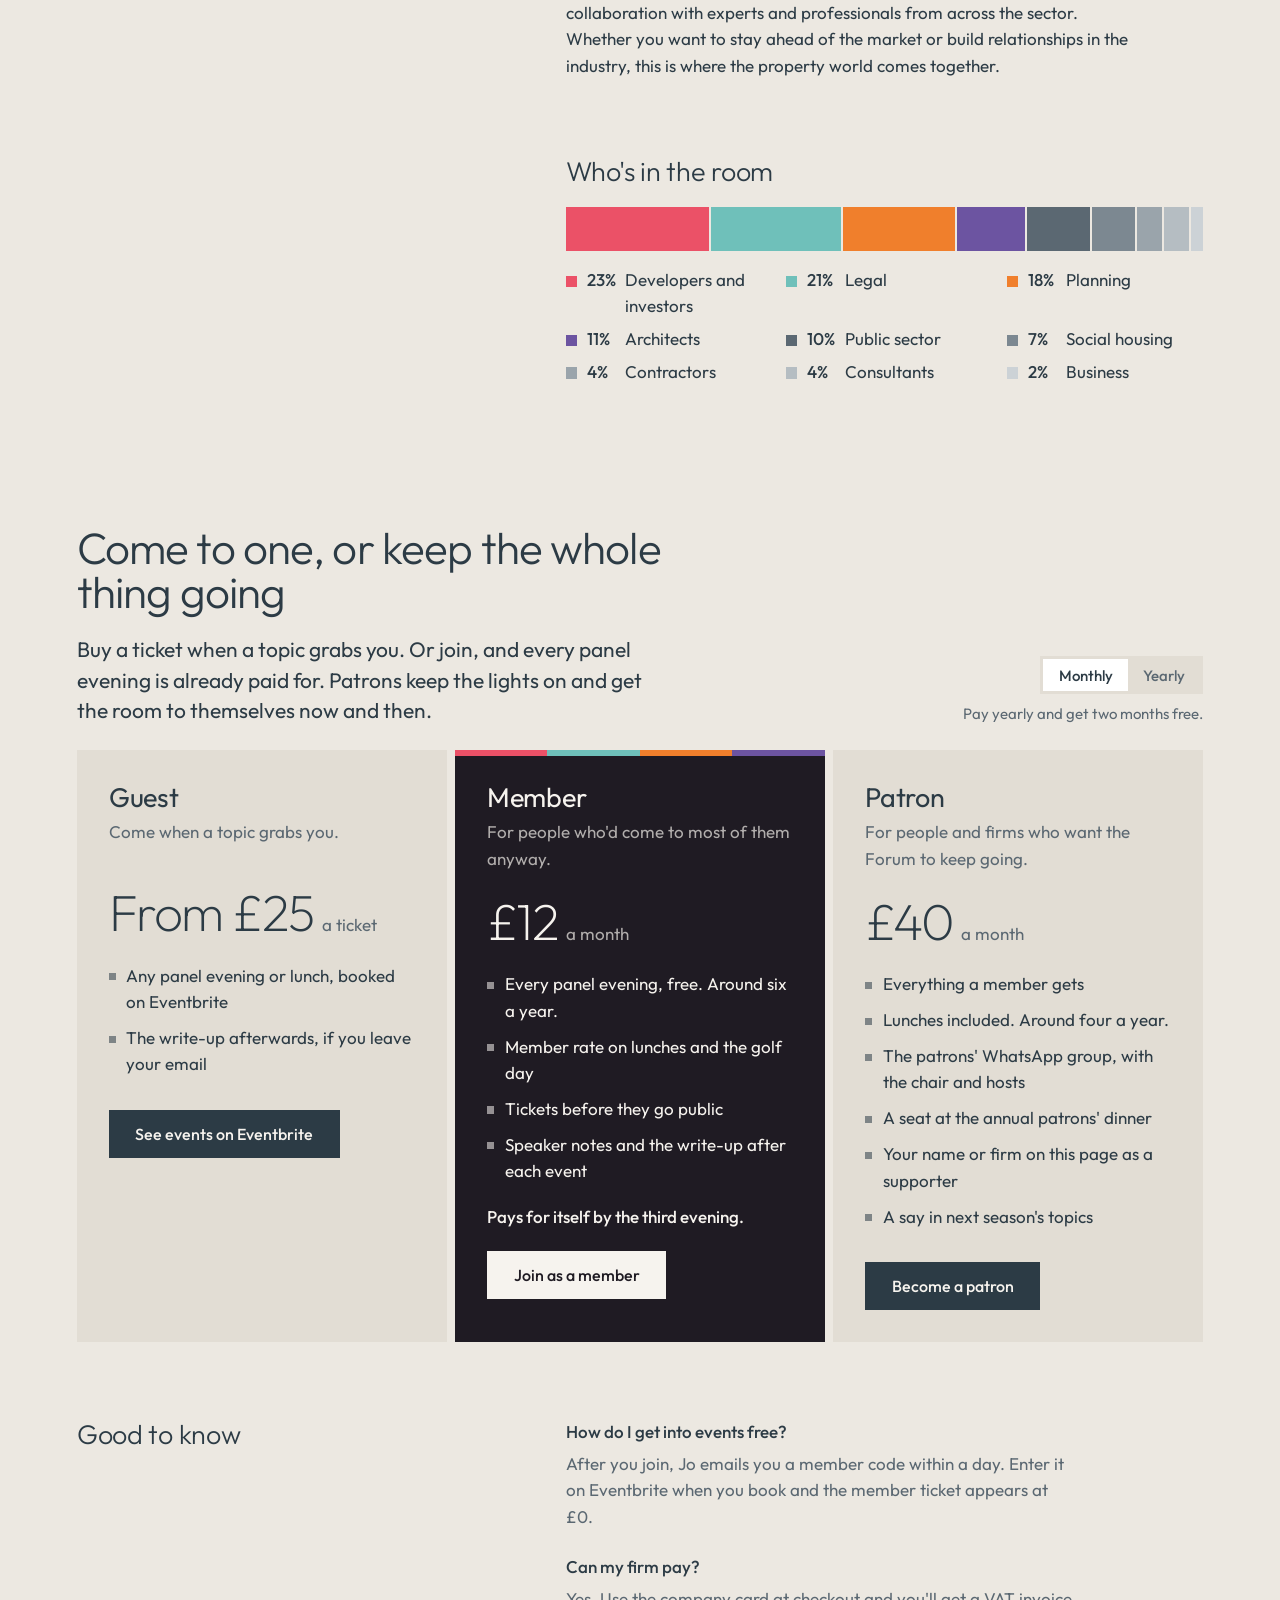
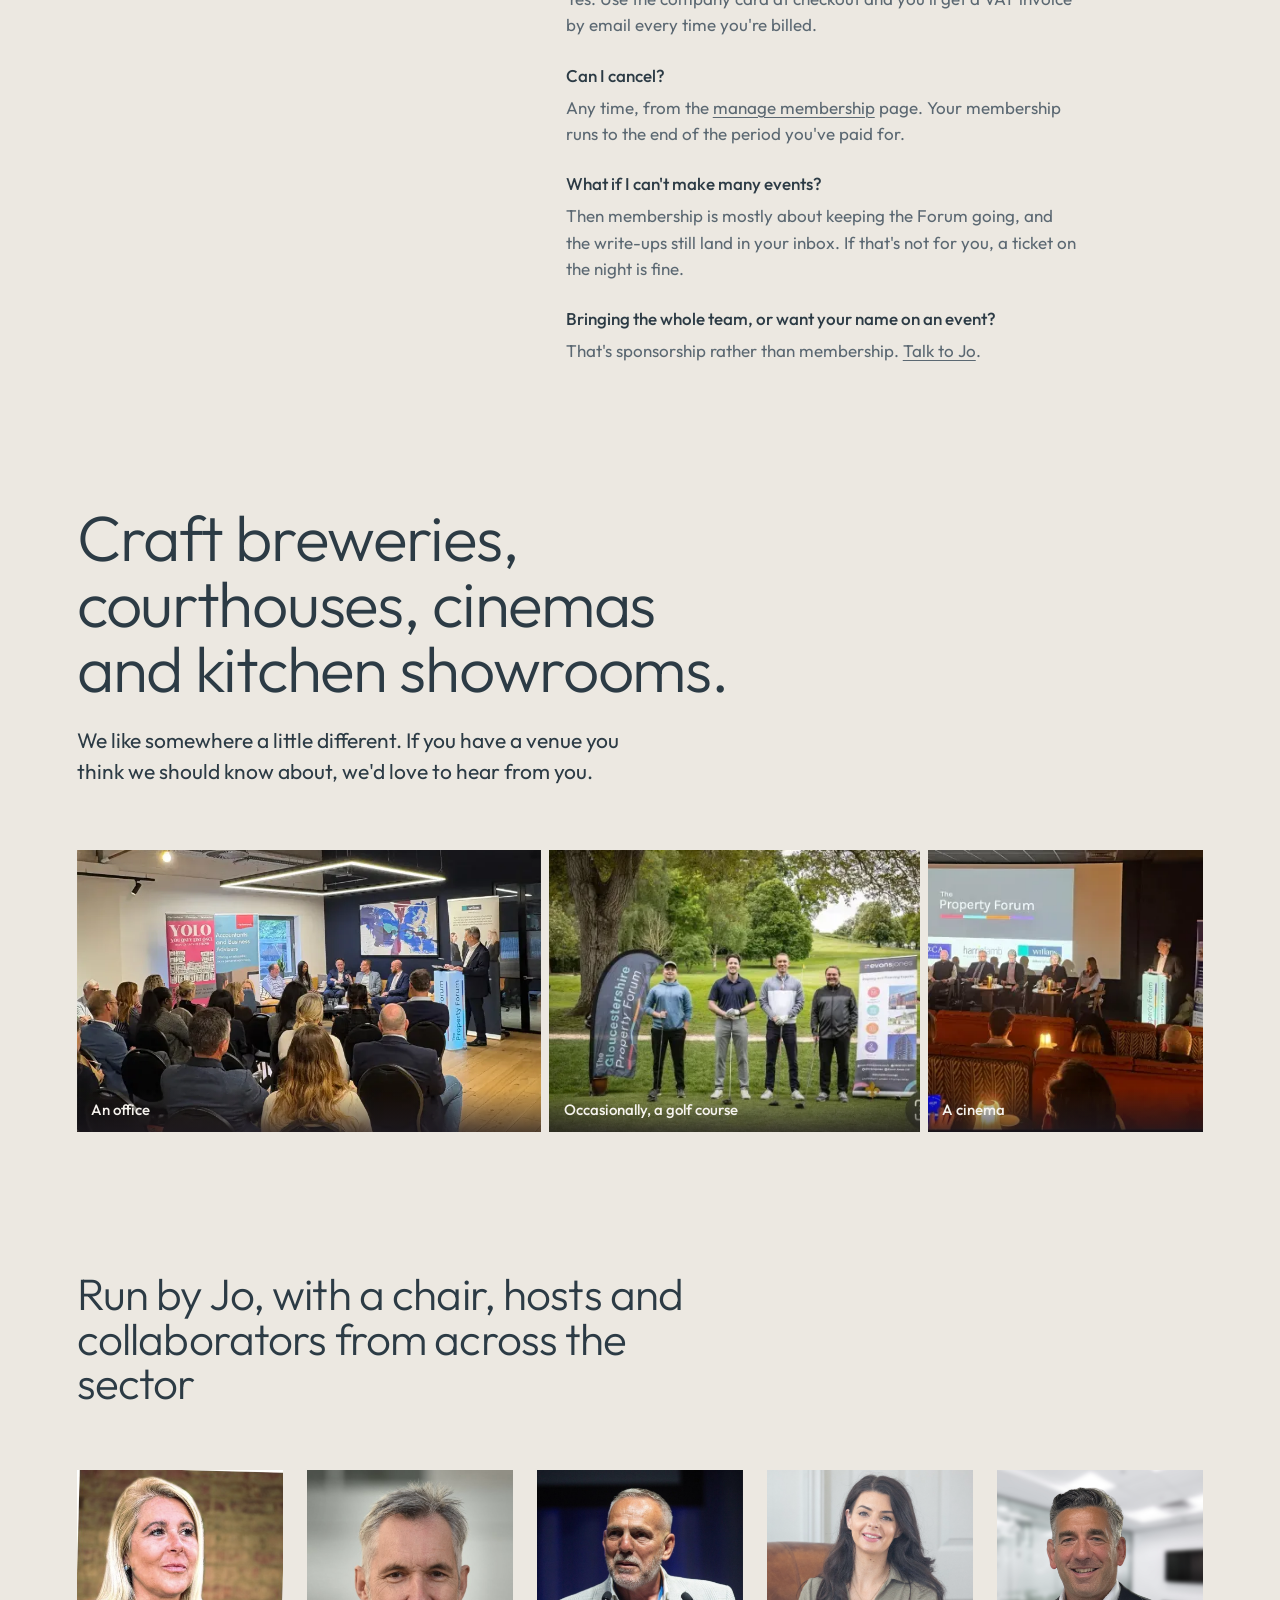
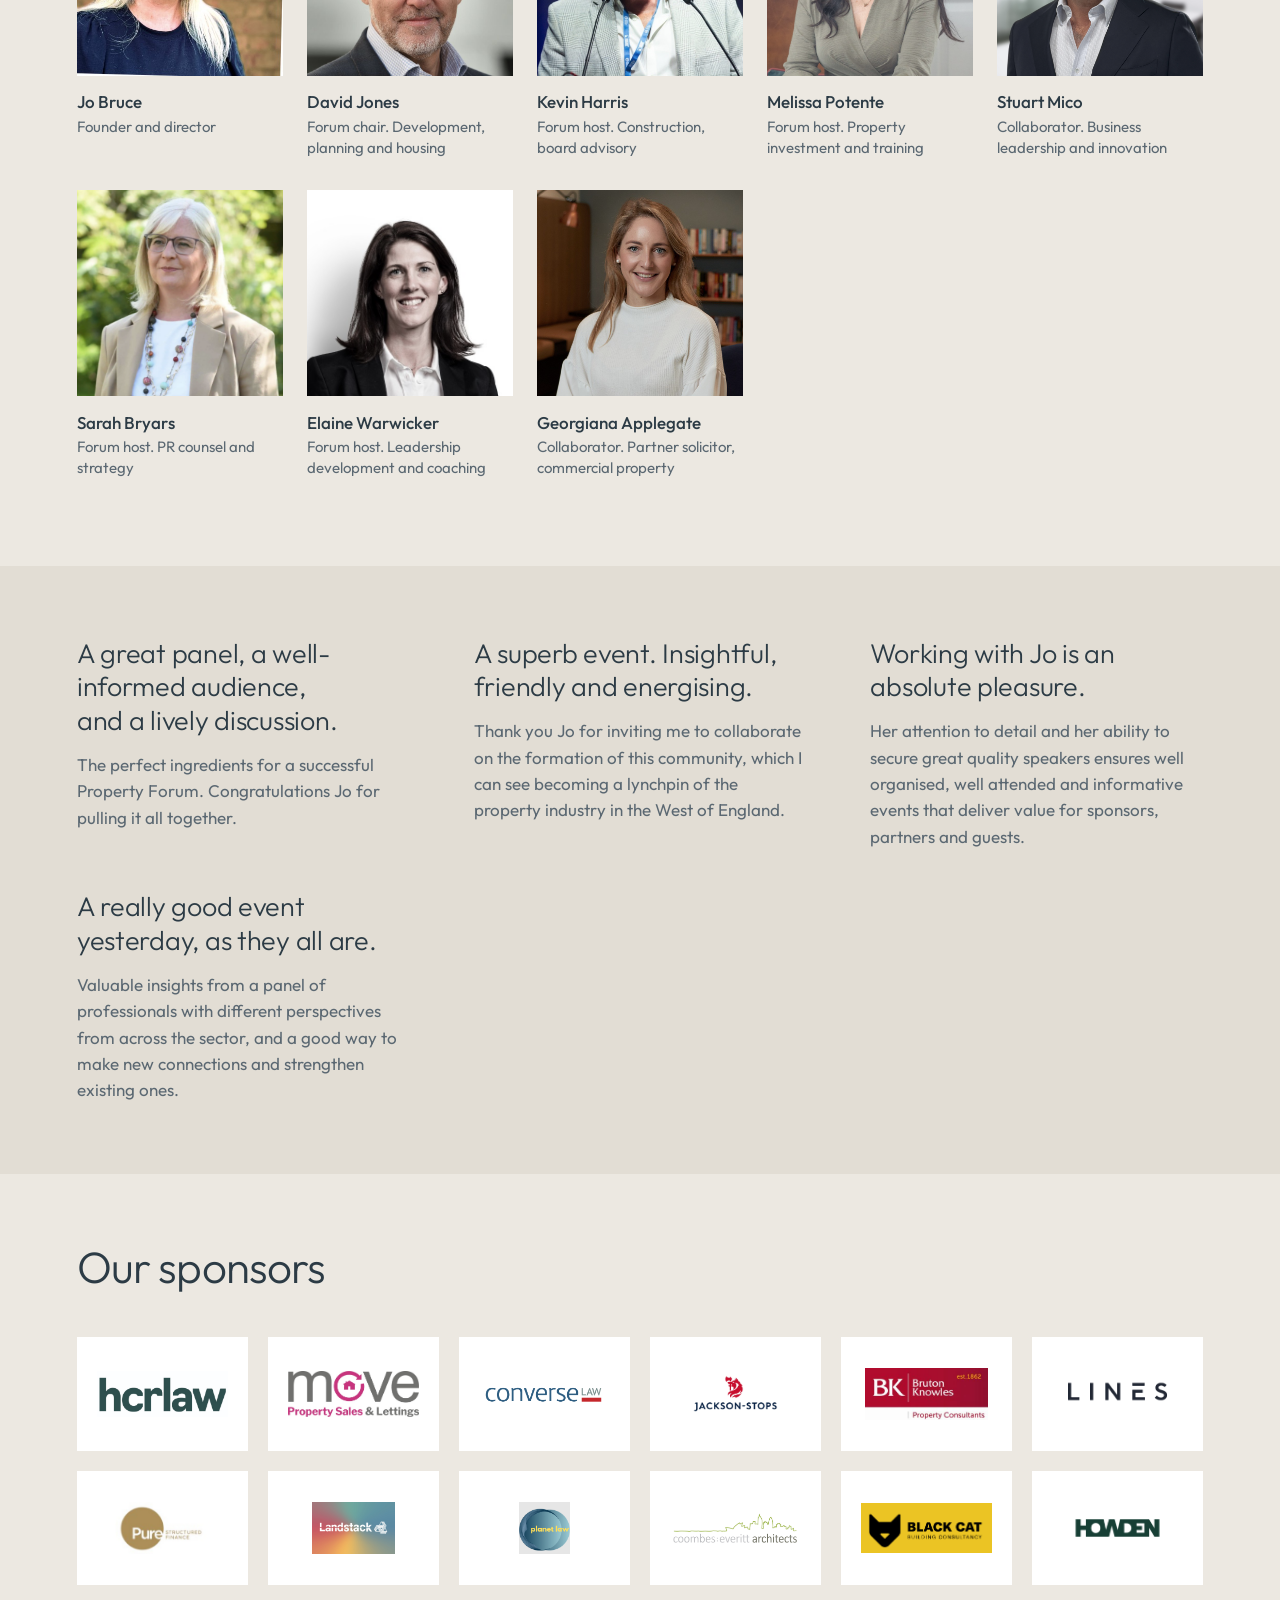
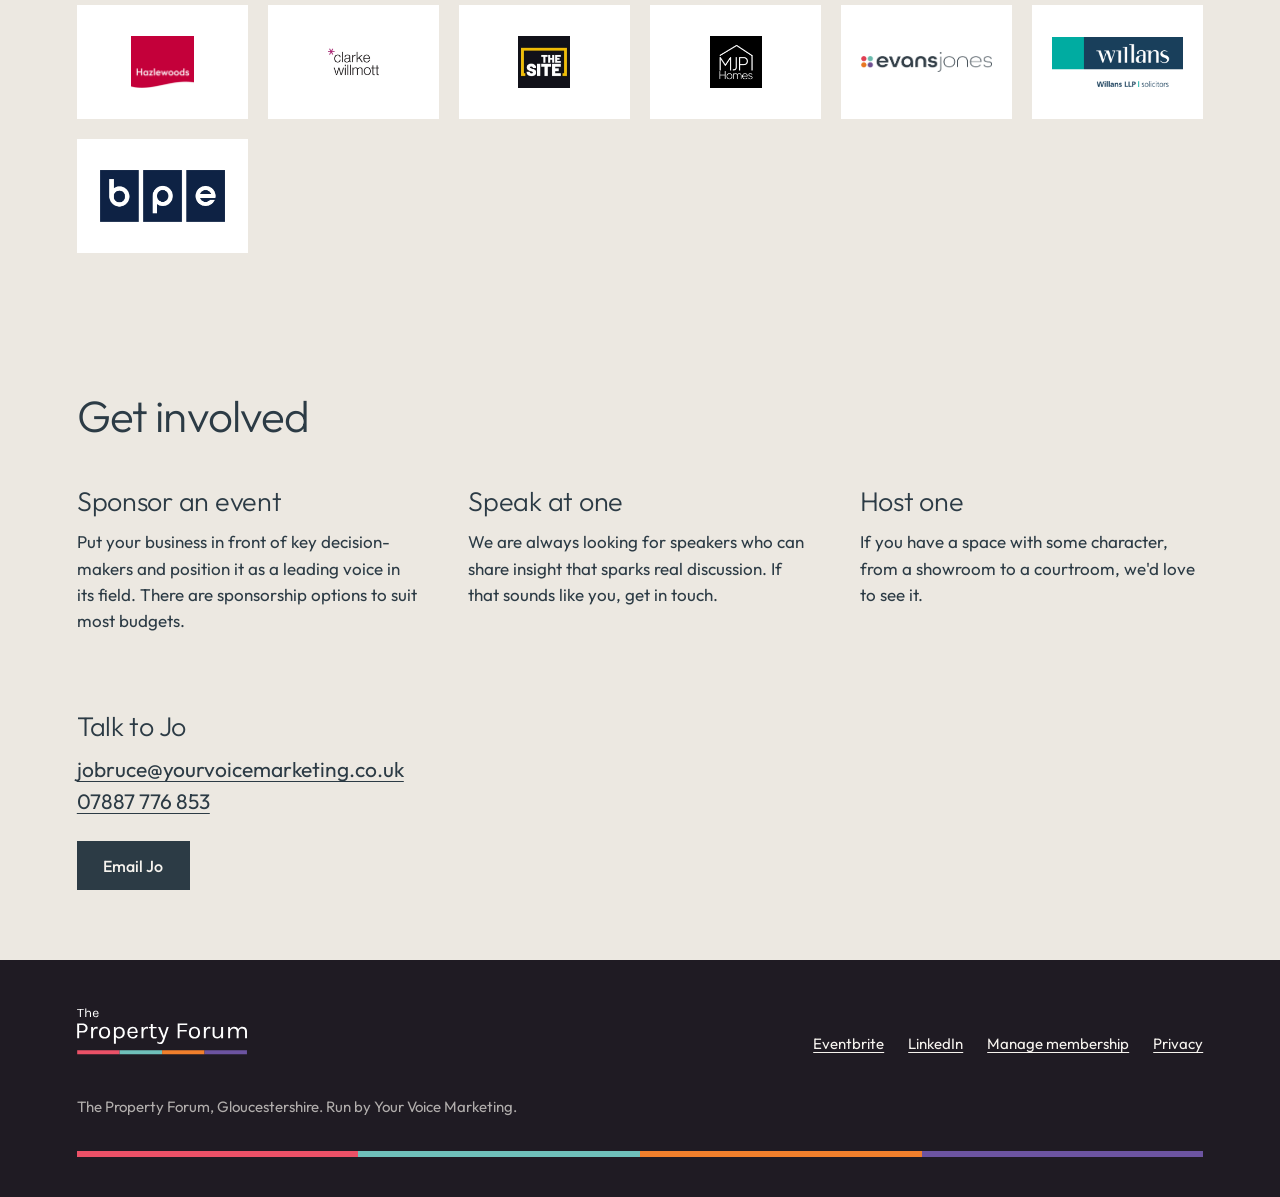
==== commit 937a0c69: "Nav: explicit layout per width, links on the wordmark baseline Nav moves into the hero's flow so the" ====
--- a/index.html
+++ b/index.html
@@ -27,7 +27,7 @@
     <ul>
       <li><a href="#events">Events</a></li>
       <li><a href="#membership">Membership</a></li>
-      <li><a href="#involved">Get in touch</a></li>
+      <li><a href="#involved">Contact</a></li>
     </ul>
   </nav>
 
--- a/css/style.css
+++ b/css/style.css
@@ -92,25 +92,35 @@
 
 .light { background: var(--auditorium); color: var(--chalk); }
 
+/* Three shortcuts on a one-page site, not a menu. The nav sits in the flow at the
+   top of the hero, so the hero's content centres in whatever space is left and
+   nothing has to guess the nav's height. Links never wrap: on a phone the list
+   moves to its own row under the logo instead. */
 .nav {
-  position: absolute; inset: 0 0 auto 0; z-index: 2;
-  display: flex; align-items: center; justify-content: space-between; gap: 1.5rem;
+  --logo-w: clamp(150px, 16vw, 200px);
+  position: relative; z-index: 2; width: 100%;   /* auto side margins from .wrap would otherwise shrink it inside the hero grid */
+  display: grid; grid-template-columns: auto 1fr; align-items: end; column-gap: 1.5rem;
   padding-block: 1.5rem;
 }
-.nav .logo { width: clamp(150px, 16vw, 200px); }
-.nav ul { list-style: none; margin: 0; padding: 0; display: flex; flex-wrap: wrap; justify-content: flex-end; gap: 0.5rem 1.75rem; }
-.nav a { text-decoration: none; font-weight: 500; white-space: nowrap; }
+.nav .logo { width: var(--logo-w); }
+.nav ul { list-style: none; margin: 0; padding: 0; display: flex; justify-self: end; gap: 1.75rem; }
+/* Sit the link text on the wordmark's baseline rather than the logo box's centre.
+   The baseline is 21/61 of the logo's height above its bottom edge; the second term
+   is the text's own descent below its baseline. */
+.nav ul { padding-bottom: calc(var(--logo-w) * 0.0955 - 0.52rem); }
+.nav a { display: inline-block; text-decoration: none; font-weight: 500; white-space: nowrap; }
 .nav a:hover { text-decoration: underline; }
 
 .hero {
   position: relative; isolation: isolate;
   min-height: 100svh;
-  display: grid; align-items: center;
-  padding-block: clamp(7rem, 16vh, 10rem) clamp(3rem, 8vh, 5rem);
+  display: grid; grid-template-rows: auto 1fr;
+  padding-bottom: clamp(3rem, 8vh, 5rem);
   overflow: hidden;
 }
 .hero-grid {
-  width: 100%;
+  width: 100%; align-self: center;
+  padding-top: clamp(2rem, 6vh, 4rem);
   display: grid; gap: 3rem 4rem;
   grid-template-columns: minmax(0, 6fr) minmax(0, 5fr);
   align-items: center;
@@ -245,6 +255,10 @@
 /* ---------- Responsive ---------- */
 @media (max-width: 56rem) {
   .hero { min-height: 0; }
+  .nav { grid-template-columns: 1fr; row-gap: 0.75rem; align-items: start; }
+  .nav ul { justify-self: start; gap: 1.5rem; padding-bottom: 0; font-size: 0.95rem; }
+  .nav a { padding-block: 0.6rem; }   /* ~44px tap target without larger type */
+  .hero-grid { padding-top: 1.5rem; }
   .hero-grid, .whatson .wrap, .two { grid-template-columns: 1fr; }
   .two > h2 { position: static; }
   .venue-band { grid-auto-rows: minmax(9rem, 32vw); }
@@ -253,8 +267,6 @@
   .venue-band figure:nth-child(3) { grid-column: span 6; }
 }
 @media (max-width: 36rem) {
-  .nav ul { gap: 1rem; font-size: 0.95rem; }
-  .hero { padding-top: 6.5rem; }
   .hero-photos img:nth-child(1) { aspect-ratio: 4 / 3; }
   .hero-lamp { width: 120vw; height: 120vw; left: -30vw; bottom: -30vw; }
   .people { grid-template-columns: repeat(2, 1fr); gap: 1.5rem 1rem; }
